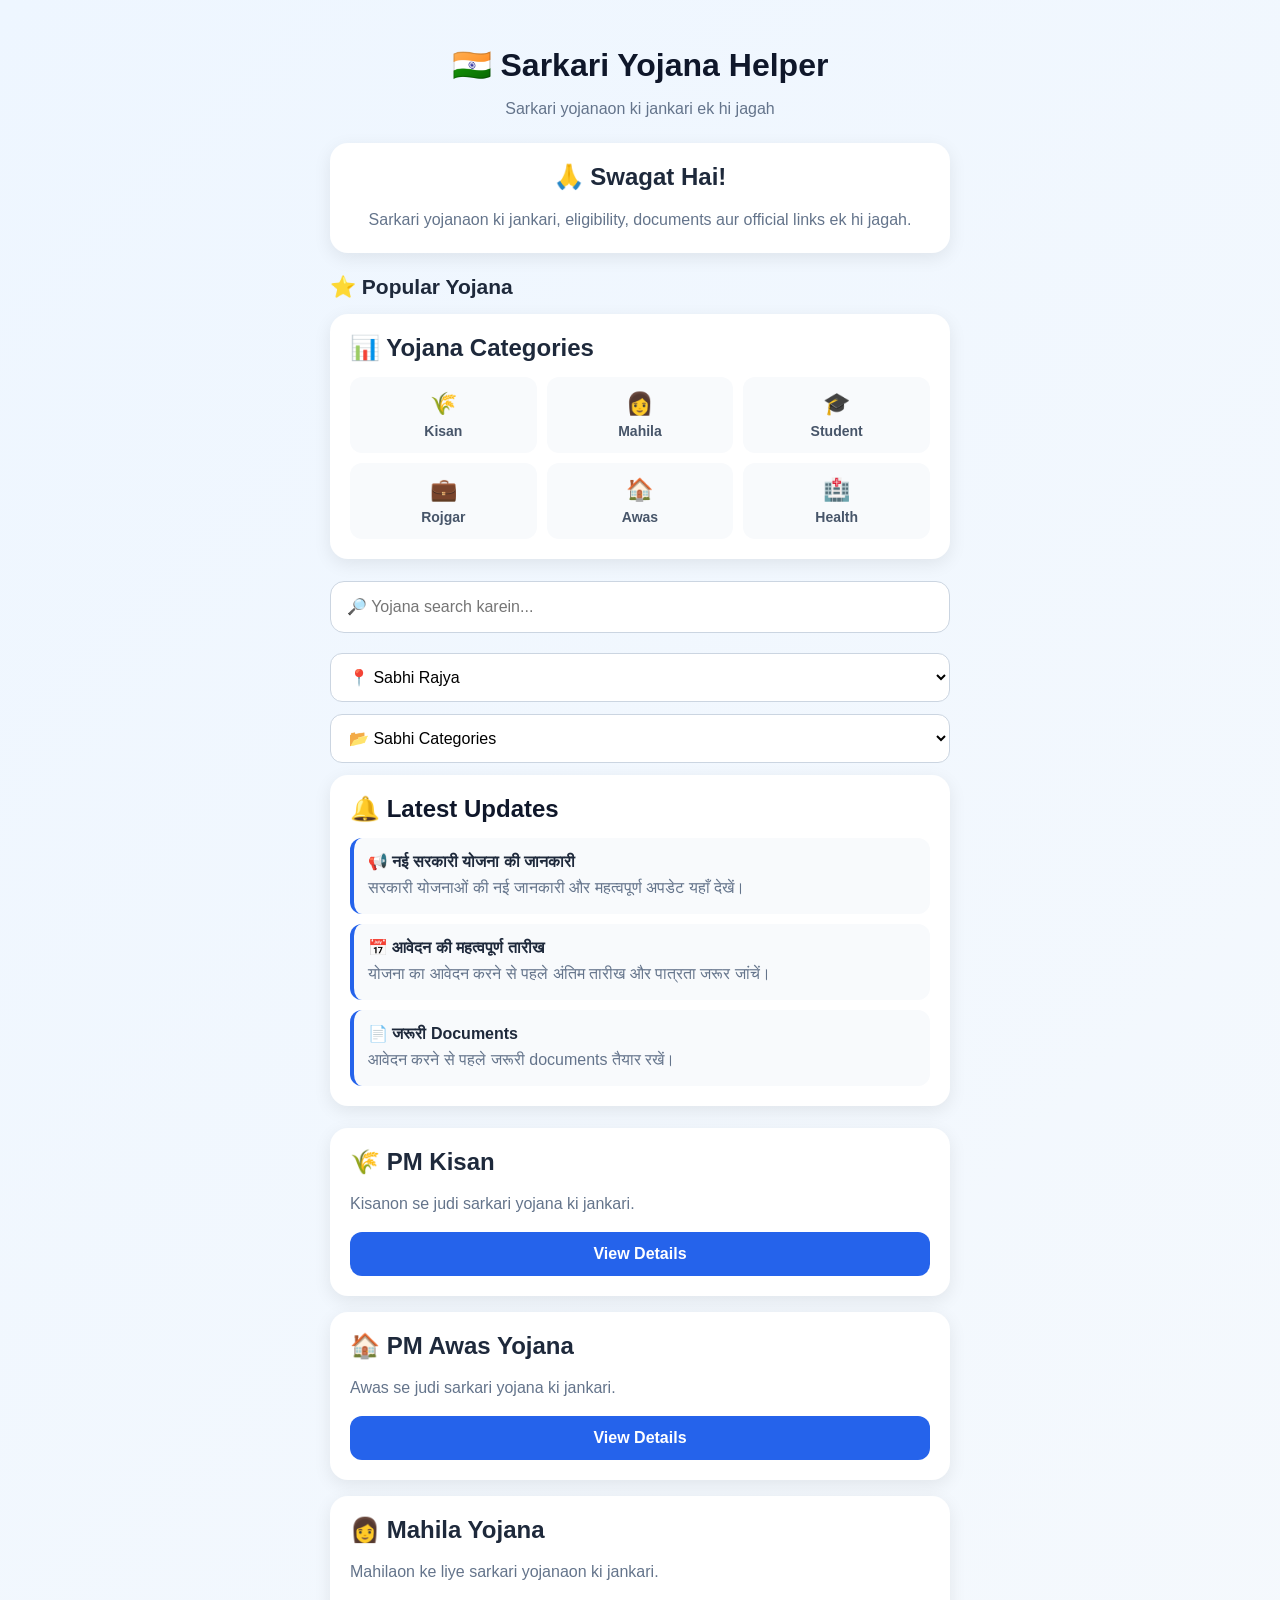
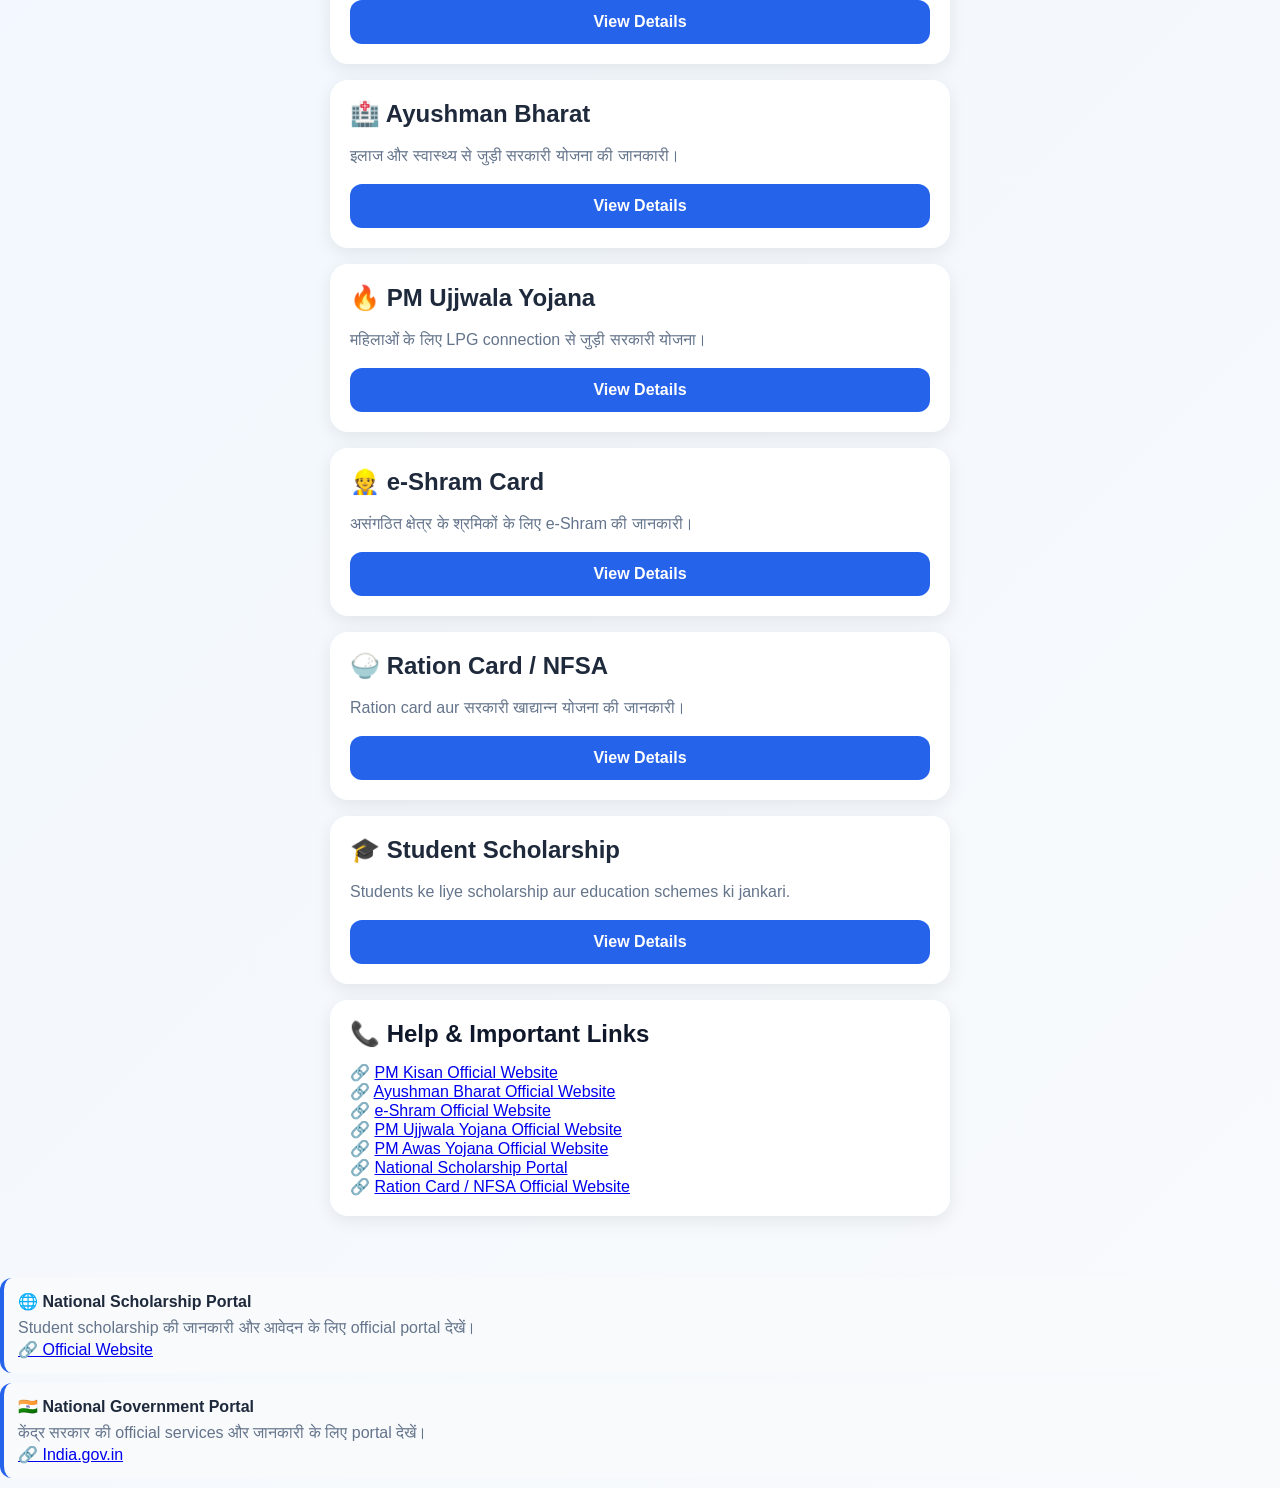
==== index.html @ fa95c3b3 "Refactor eligibility and document sections with divs" ====
<!DOCTYPE html>
<html lang="hi">
<head>
  <meta charset="UTF-8">
  <meta name="viewport" content="width=device-width, initial-scale=1.0">
  <title>Sarkari Yojana Helper</title>
  <link rel="stylesheet" href="style.css">
</head>

<body>

  <div class="container">

    <h1>🇮🇳 Sarkari Yojana Helper</h1>

    <p class="subtitle">
      Sarkari yojanaon ki jankari ek hi jagah
    </p>

    <div class="welcome-box">
      <h2>🙏 Swagat Hai!</h2>
      <p>
        Sarkari yojanaon ki jankari, eligibility,
        documents aur official links ek hi jagah.
      </p>
    </div>

    <h2 class="section-title">⭐ Popular Yojana</h2>
<div class="category-box">

  <h2>📊 Yojana Categories</h2>

 <div class="category-grid">

  <div class="category-item" onclick="selectCategory('kisan')">
    🌾
    <span>Kisan</span>
  </div>

  <div class="category-item" onclick="selectCategory('mahila')">
    👩
    <span>Mahila</span>
  </div>

  <div class="category-item" onclick="selectCategory('student')">
    🎓
    <span>Student</span>
  </div>

  <div class="category-item" onclick="selectCategory('rojgar')">
    💼
    <span>Rojgar</span>
  </div>

  <div class="category-item" onclick="selectCategory('awas')">
    🏠
    <span>Awas</span>
  </div>

  <div class="category-item" onclick="selectCategory('health')">
    🏥
    <span>Health</span>
  </div>

 </div>

</div>
    <input
      type="text"
      id="search"
      placeholder="🔎 Yojana search karein..."
    >

    <select id="stateFilter">
      <option value="">📍 Sabhi Rajya</option>
      <option value="uttar-pradesh">Uttar Pradesh</option>
      <option value="bihar">Bihar</option>
      <option value="jharkhand">Jharkhand</option>
      <option value="rajasthan">Rajasthan</option>
      <option value="delhi">Delhi</option>
    </select>

    <select id="categoryFilter">
      <option value="">📂 Sabhi Categories</option>
      <option value="kisan">🌾 Kisan</option>
      <option value="mahila">👩 Mahila</option>
      <option value="student">🎓 Student</option>
      <option value="rojgar">💼 Rojgar</option>
      <option value="awas">🏠 Awas</option>
      <option value="health">🏥 Health</option>
    </select>

    <div class="updates-box">

      <h2>🔔 Latest Updates</h2>

      <div class="update-item" onclick="showUpdate('new')">
  <strong>📢 नई सरकारी योजना की जानकारी</strong>
  <p>सरकारी योजनाओं की नई जानकारी और महत्वपूर्ण अपडेट यहाँ देखें।</p>
      </div>

      <div class="update-item" onclick="showUpdate('date')">
  <strong>📅 आवेदन की महत्वपूर्ण तारीख</strong>
  <p>योजना का आवेदन करने से पहले अंतिम तारीख और पात्रता जरूर जांचें।</p>
      </div>

      <div class="update-item" onclick="showUpdate('documents')">
  <strong>📄 जरूरी Documents</strong>
  <p>आवेदन करने से पहले जरूरी documents तैयार रखें।</p>
      </div>

    </div>

    <div id="yojanaList">

      <div class="card" data-type="kisan" data-state="uttar-pradesh,bihar,jharkhand,rajasthan,delhi">
        <h2>🌾 PM Kisan</h2>
        <p>Kisanon se judi sarkari yojana ki jankari.</p>
        <button onclick="showDetails('pmkisan')">View Details</button>
      </div>

      <div class="card" data-type="awas" data-state="uttar-pradesh,bihar,jharkhand,rajasthan,delhi">
        <h2>🏠 PM Awas Yojana</h2>
        <p>Awas se judi sarkari yojana ki jankari.</p>
        <button onclick="showDetails('awas')">View Details</button>
      </div>

      <div class="card" data-type="mahila" data-state="uttar-pradesh,bihar,jharkhand,rajasthan,delhi">
        <h2>👩 Mahila Yojana</h2>
        <p>Mahilaon ke liye sarkari yojanaon ki jankari.</p>
        <button onclick="showDetails('mahila')">View Details</button>
      </div>

      <div class="card" data-type="health" data-state="uttar-pradesh,bihar,jharkhand,rajasthan,delhi">
        <h2>🏥 Ayushman Bharat</h2>
        <p>इलाज और स्वास्थ्य से जुड़ी सरकारी योजना की जानकारी।</p>
        <button onclick="showDetails('ayushman')">View Details</button>
      </div>

      <div class="card" data-type="mahila" data-state="uttar-pradesh,bihar,jharkhand,rajasthan,delhi">
        <h2>🔥 PM Ujjwala Yojana</h2>
        <p>महिलाओं के लिए LPG connection से जुड़ी सरकारी योजना।</p>
        <button onclick="showDetails('ujjwala')">View Details</button>
      </div>

      <div class="card" data-type="rojgar" data-state="uttar-pradesh,bihar,jharkhand,rajasthan,delhi">
        <h2>👷 e-Shram Card</h2>
        <p>असंगठित क्षेत्र के श्रमिकों के लिए e-Shram की जानकारी।</p>
        <button onclick="showDetails('eshram')">View Details</button>
      </div>

      <div class="card" data-type="rojgar" data-state="uttar-pradesh,bihar,jharkhand,rajasthan,delhi">
        <h2>🍚 Ration Card / NFSA</h2>
        <p>Ration card aur सरकारी खाद्यान्न योजना की जानकारी।</p>
        <button onclick="showDetails('ration')">View Details</button>
      </div>

      <div class="card" data-type="student" data-state="uttar-pradesh,bihar,jharkhand,rajasthan,delhi">
        <h2>🎓 Student Scholarship</h2>
        <p>Students ke liye scholarship aur education schemes ki jankari.</p>
        <button onclick="showDetails('scholarship')">View Details</button>
      </div>

    </div>

    <div class="updates-box">
     
  <h2>📞 Help & Important Links</h2>

<div class="help-link">
  🔗 <a href="https://pmkisan.gov.in/" target="_blank" rel="noopener noreferrer">
    PM Kisan Official Website
  </a>
</div>

<div class="help-link">
  🔗 <a href="https://pmjay.gov.in/" target="_blank" rel="noopener noreferrer">
    Ayushman Bharat Official Website
  </a>
</div>

<div class="help-link">
  🔗 <a href="https://eshram.gov.in/" target="_blank" rel="noopener noreferrer">
    e-Shram Official Website
  </a>
</div>
<div class="help-link">
  🔗 <a href="https://www.pmuy.gov.in/" target="_blank" rel="noopener noreferrer">
    PM Ujjwala Yojana Official Website
  </a>
</div>
<div class="help-link">
  🔗 <a href="https://pmaymis.gov.in/" target="_blank" rel="noopener noreferrer">
    PM Awas Yojana Official Website
  </a>
</div>
     <div class="help-link">
  🔗 <a href="https://scholarships.gov.in/" target="_blank" rel="noopener noreferrer">
    National Scholarship Portal
  </a>
     </div>
     <div class="help-link">
  🔗 <a href="https://nfsa.gov.in/" target="_blank" rel="noopener noreferrer">
    Ration Card / NFSA Official Website
  </a>
     </div>
  </div>
</div>
      <div class="update-item">
        <strong>🌐 National Scholarship Portal</strong>
        <p>Student scholarship की जानकारी और आवेदन के लिए official portal देखें।</p>
        <a href="https://scholarships.gov.in/" target="_blank">
          🔗 Official Website
        </a>
      </div>

      <div class="update-item">
        <strong>🇮🇳 National Government Portal</strong>
        <p>केंद्र सरकार की official services और जानकारी के लिए portal देखें।</p>
        <a href="https://www.india.gov.in/" target="_blank">
          🔗 India.gov.in
        </a>
      </div>

    </div>

    <div id="details" class="details" style="display:none;">

      <button onclick="closeDetails()">⬅️ Back</button>

      <h2 id="detailsTitle"></h2>

      <p id="detailsText"></p>

      <h3>Eligibility</h3>
<div class="details-box">
  <p id="eligibility"></p>
</div>

<h3>📄 Required Documents</h3>
<div class="details-box">
  <p id="documents"></p>
</div>

<h3>📝 How to Apply</h3>
<div class="details-box">
  <p id="apply"></p>
</div>

    </div>

  </div>

  <script src="app.js"></script>

</body>
</html>
---- style.css ----
* {
  box-sizing: border-box;
}

body {
  margin: 0;
  font-family: Arial, sans-serif;
  background: linear-gradient(135deg, #eef6ff, #f8fafc);
  color: #1e293b;
}

.container {
  width: 100%;
  max-width: 650px;
  margin: auto;
  padding: 25px 15px 40px;
}

h1 {
  text-align: center;
  margin-bottom: 8px;
  color: #0f172a;
}

.subtitle {
  text-align: center;
  color: #64748b;
  margin-bottom: 25px;
}

#search {
  width: 100%;
  padding: 16px;
  border: 1px solid #cbd5e1;
  border-radius: 14px;
  font-size: 16px;
  outline: none;
  margin-bottom: 20px;
  background: white;
}

#search:focus {
  border-color: #2563eb;
}

.card {
  background: white;
  padding: 20px;
  margin-bottom: 16px;
  border-radius: 18px;
  box-shadow: 0 5px 18px rgba(0, 0, 0, 0.08);
}

.card h2 {
  margin-top: 0;
  margin-bottom: 10px;
}

.card p {
  color: #64748b;
  line-height: 1.5;
}

.card button,
.details button {
  width: 100%;
  padding: 13px;
  border: none;
  border-radius: 12px;
  background: #2563eb;
  color: white;
  font-size: 16px;
  cursor: pointer;
  font-weight: bold;
}

.card button:hover,
.details button:hover {
  background: #1d4ed8;
}

.details {
  background: white;
  padding: 22px;
  border-radius: 18px;
  box-shadow: 0 5px 18px rgba(0, 0, 0, 0.08);
}

.details h2 {
  margin-top: 22px;
}

.details h3 {
  margin-top: 22px;
  color: #2563eb;
}

.details p {
  line-height: 1.6;
  color: #475569;
}

@media (max-width: 480px) {
  .container {
    padding: 20px 12px 30px;
  }

  h1 {
    font-size: 25px;
  }
}
#stateFilter,
#categoryFilter {
  width: 100%;
  padding: 14px;
  margin-bottom: 12px;
  border: 1px solid #cbd5e1;
  border-radius: 12px;
  background: white;
  font-size: 16px;
  outline: none;
}

#stateFilter:focus,
#categoryFilter:focus {
  border-color: #2563eb;
}
.welcome-box {
  background: white;
  padding: 20px;
  margin-bottom: 22px;
  border-radius: 18px;
  box-shadow: 0 5px 18px rgba(0, 0, 0, 0.08);
  text-align: center;
}

.welcome-box h2 {
  margin-top: 0;
  margin-bottom: 8px;
}

.welcome-box p {
  margin-bottom: 0;
  color: #64748b;
  line-height: 1.6;
}

.section-title {
  margin: 20px 0 15px;
  font-size: 21px;
}
.updates-box {
  background: white;
  padding: 20px;
  margin-bottom: 22px;
  border-radius: 18px;
  box-shadow: 0 5px 18px rgba(0, 0, 0, 0.08);
}

.updates-box h2 {
  margin-top: 0;
  margin-bottom: 15px;
  color: #0f172a;
}

.update-item {
  background: #f8fafc;
  padding: 14px;
  margin-bottom: 10px;
  border-radius: 12px;
  border-left: 4px solid #2563eb;
}

.update-item:last-child {
  margin-bottom: 0;
}

.update-item strong {
  display: block;
  margin-bottom: 5px;
}

.update-item p {
  margin: 0;
  color: #64748b;
  line-height: 1.5;
}
.details h3 {
  background: #f1f5f9;
  padding: 10px 12px;
  border-radius: 10px;
  margin-top: 20px;
}

.details a {
  color: #2563eb;
  text-decoration: none;
}

.details a:hover {
  text-decoration: underline;
}
.category-box {
  background: white;
  padding: 20px;
  margin-bottom: 22px;
  border-radius: 18px;
  box-shadow: 0 5px 18px rgba(0, 0, 0, 0.08);
}

.category-box h2 {
  margin-top: 0;
  margin-bottom: 15px;
}

.category-grid {
  display: grid;
  grid-template-columns: repeat(3, 1fr);
  gap: 10px;
}

.category-item {
  background: #f8fafc;
  padding: 14px 8px;
  border-radius: 12px;
  text-align: center;
  font-size: 22px;
  font-weight: bold;
}

.category-item span {
  display: block;
  margin-top: 6px;
  font-size: 14px;
  color: #475569;
}

@media (max-width: 480px) {
  .category-grid {
    grid-template-columns: repeat(2, 1fr);
  }
}
.details-box {
  background: #f8fafc;
  padding: 15px;
  margin-top: 12px;
  border-radius: 12px;
  border-left: 4px solid #2563eb;
}

.details-box strong {
  display: block;
  margin-bottom: 6px;
  font-size: 16px;
}

.details-box p {
  margin: 0;
  color: #475569;
  line-height: 1.5;
}
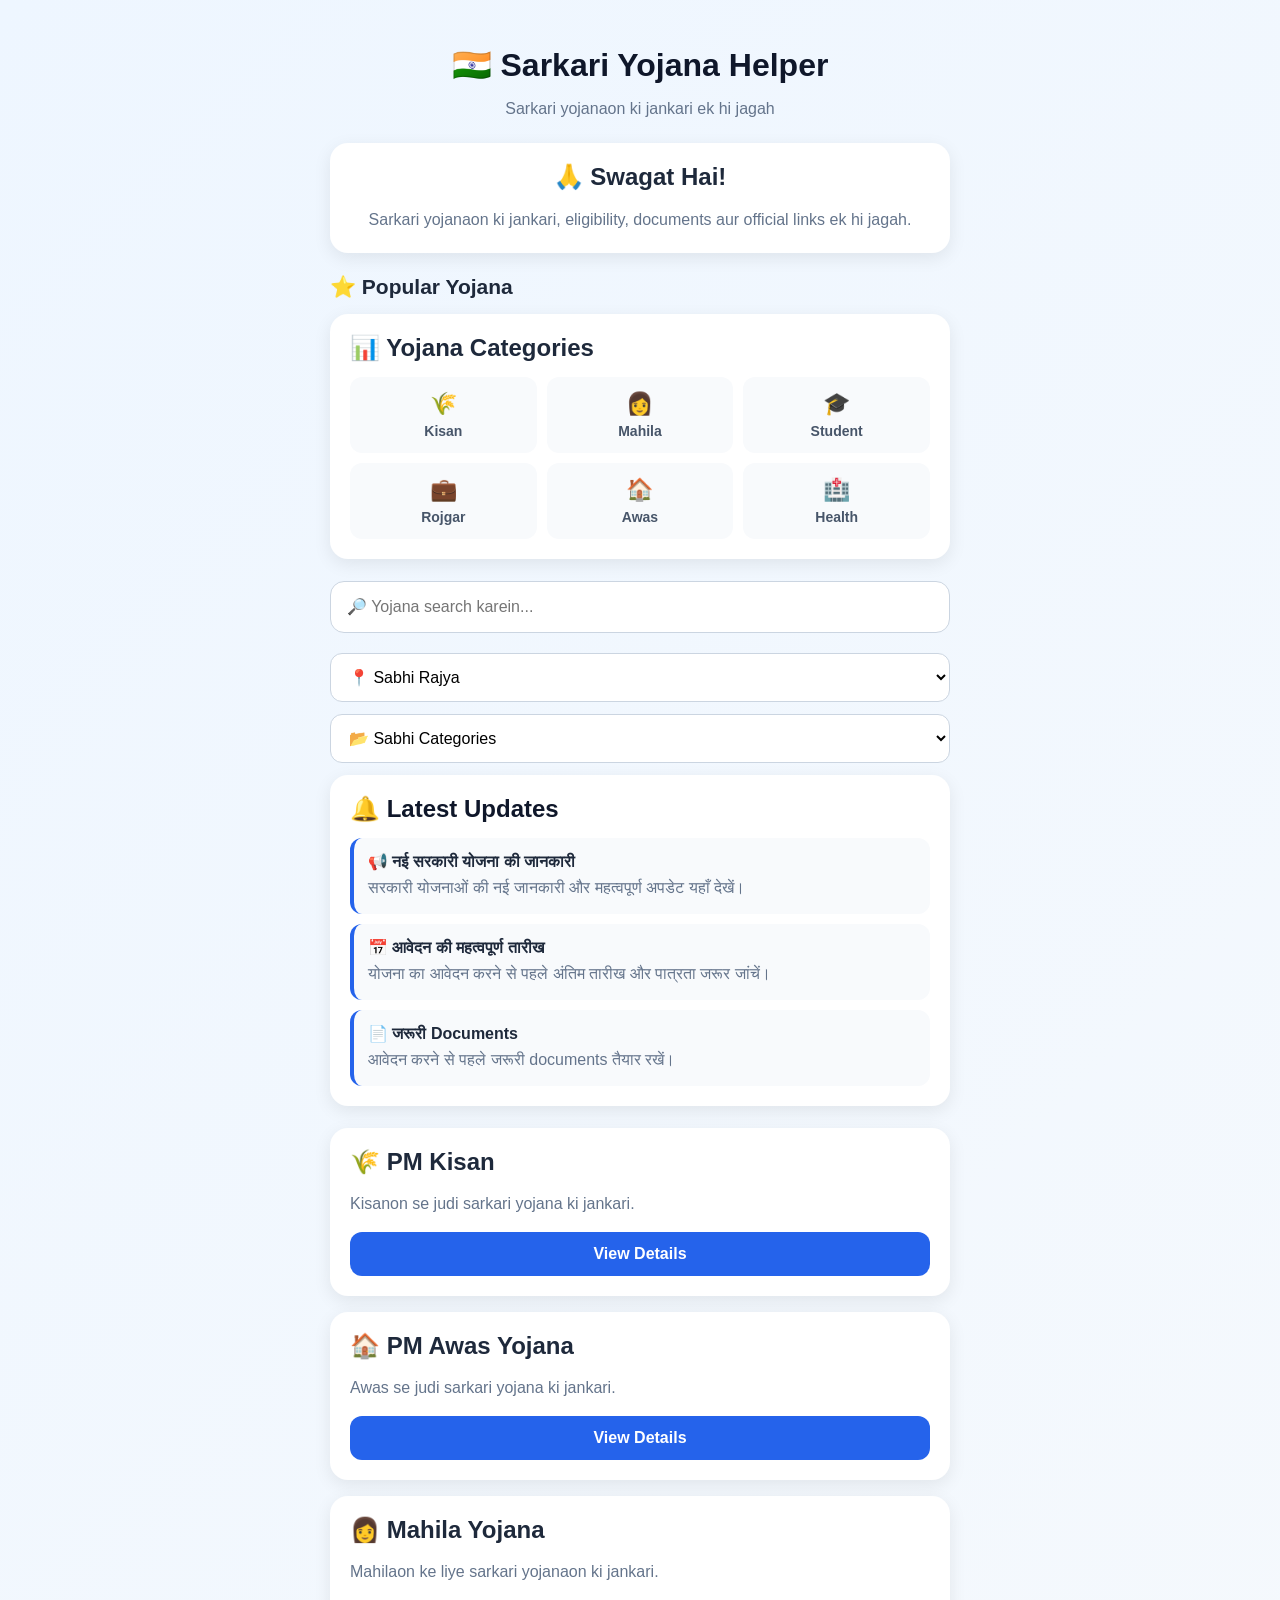
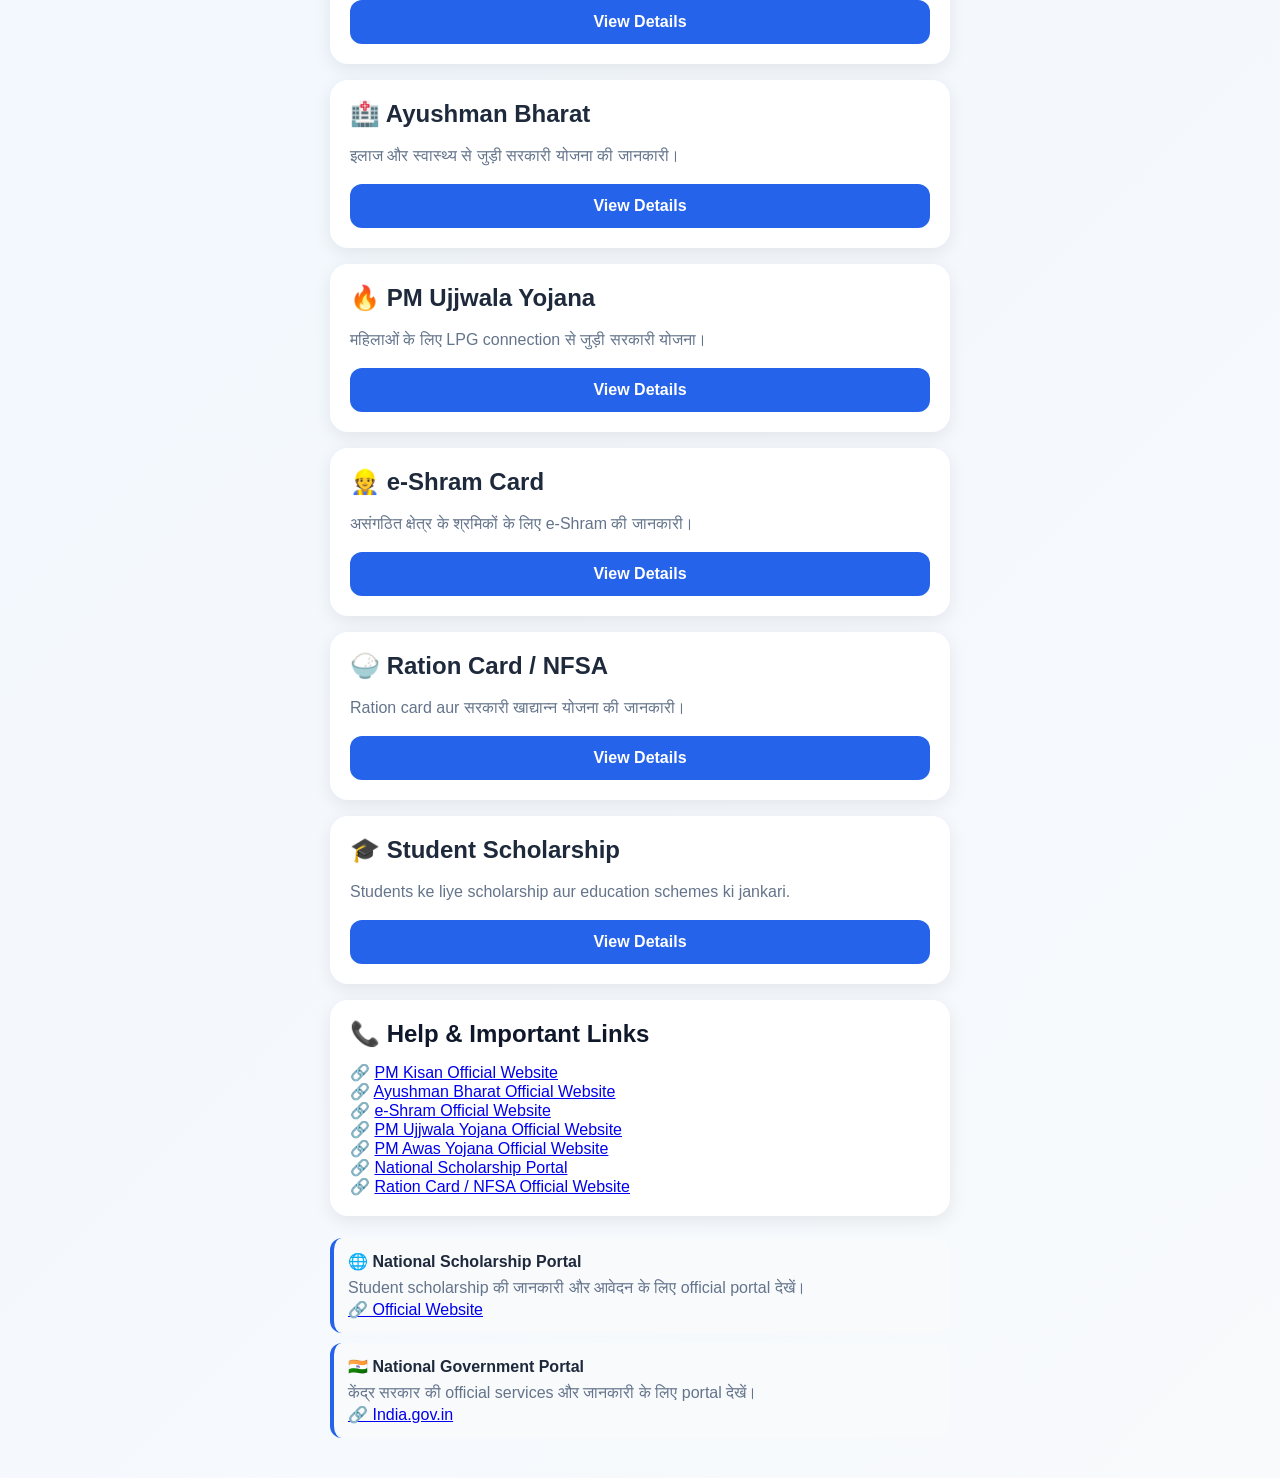
==== commit 2eed970f: "Fix HTML indentation in index.html" ====
--- a/index.html
+++ b/index.html
@@ -204,7 +204,6 @@
     Ration Card / NFSA Official Website
   </a>
      </div>
-  </div>
 </div>
       <div class="update-item">
         <strong>🌐 National Scholarship Portal</strong>
@@ -230,7 +229,10 @@
 
       <h2 id="detailsTitle"></h2>
 
-      <p id="detailsText"></p>
+<div class="details-box">
+  <strong>💰 योजना का लाभ</strong>
+  <p id="detailsText"></p>
+</div>
 
       <h3>Eligibility</h3>
 <div class="details-box">
--- a/style.css
+++ b/style.css
@@ -247,7 +247,15 @@
   border-radius: 12px;
   border-left: 4px solid #2563eb;
 }
-
+.details-box strong {
+  color: #0f172a;
+  font-size: 17px;
+}
+
+.details-box p {
+  margin: 0;
+  line-height: 1.6;
+}
 .details-box strong {
   display: block;
   margin-bottom: 6px;
@@ -259,3 +267,18 @@
   color: #475569;
   line-height: 1.5;
 }
+.apply-btn {
+  display: inline-block;
+  margin-top: 15px;
+  padding: 12px 20px;
+  background: #16a34a;
+  color: white !important;
+  text-decoration: none !important;
+  border-radius: 10px;
+  font-weight: bold;
+  text-align: center;
+}
+
+.apply-btn:hover {
+  background: #15803d;
+}
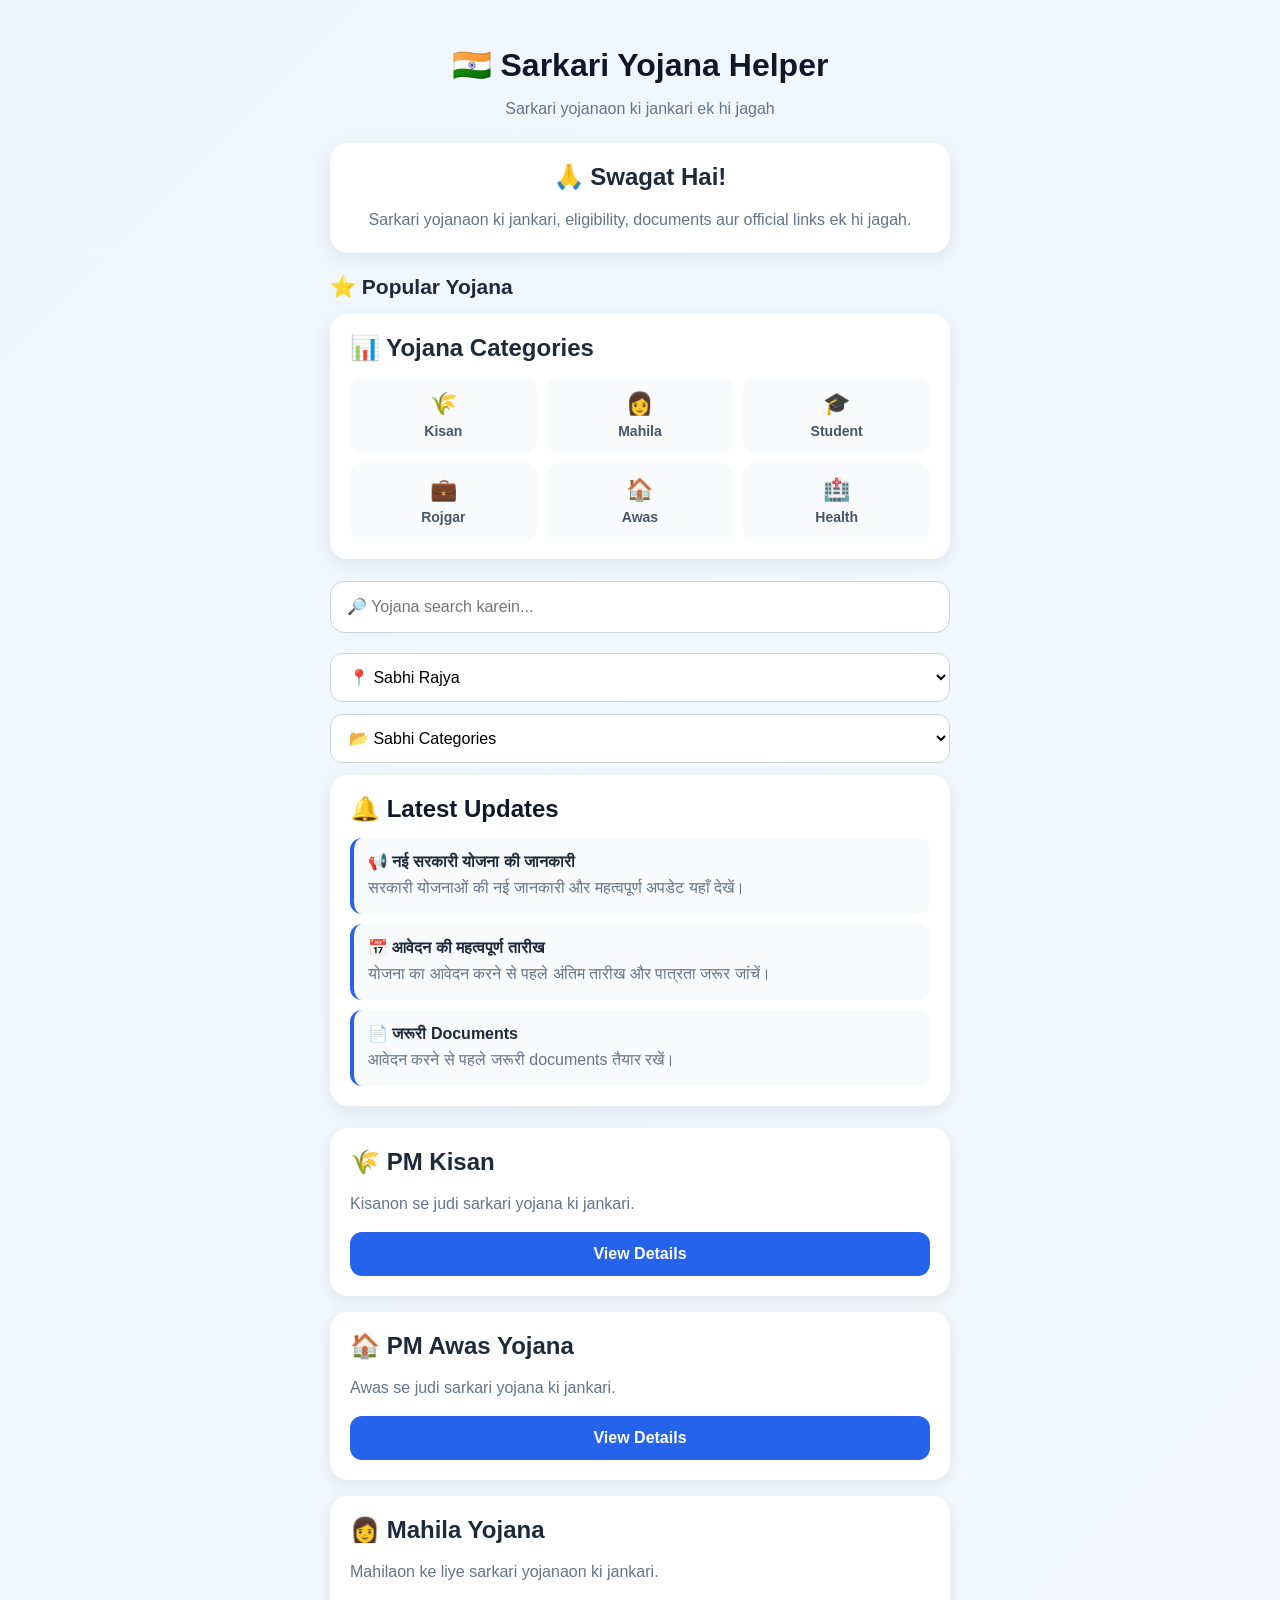
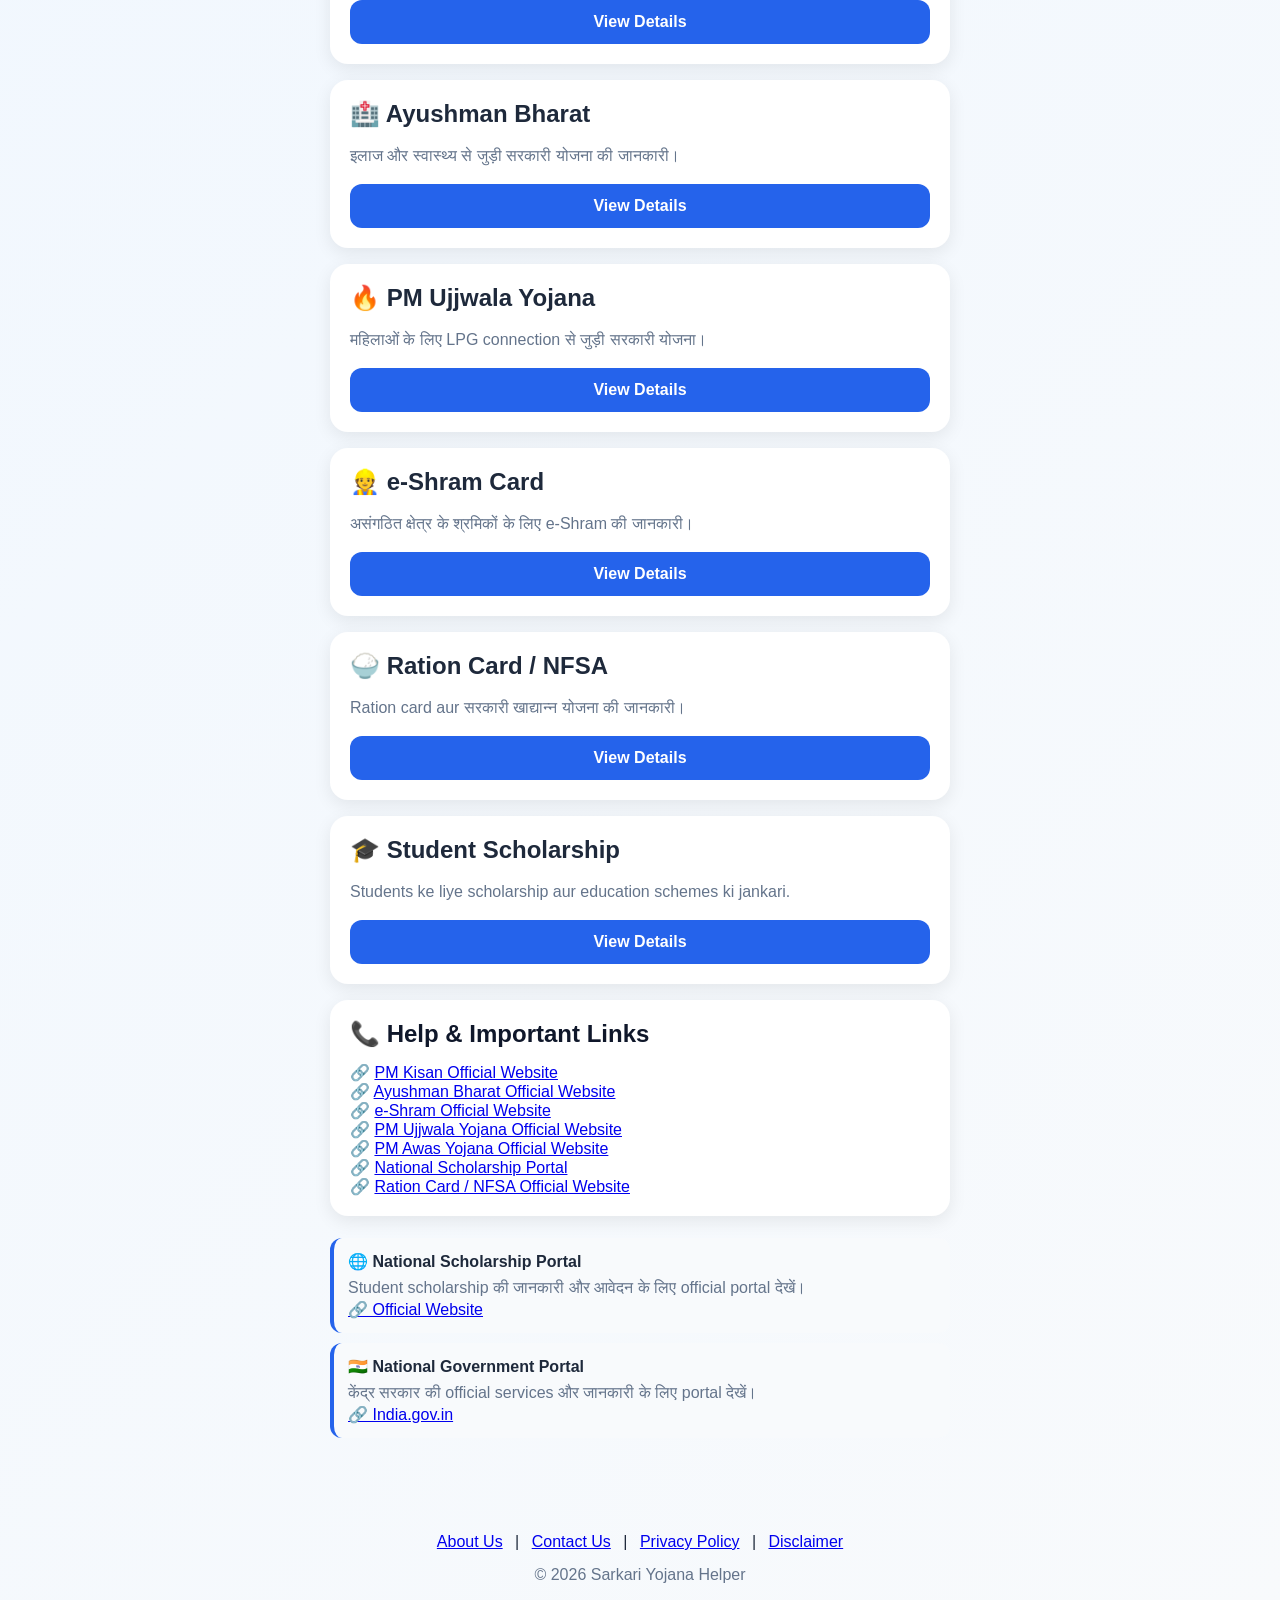
==== commit f5177dde: "Add footer with navigation links and copyright notice" ====
--- a/index.html
+++ b/index.html
@@ -245,8 +245,13 @@
 </div>
 
 <h3>📝 How to Apply</h3>
+
 <div class="details-box">
   <p id="apply"></p>
+
+  <button onclick="addWhatsAppShare()" class="apply-btn">
+    🟢 WhatsApp पर Share
+  </button>
 </div>
 
     </div>
@@ -254,6 +259,18 @@
   </div>
 
   <script src="app.js"></script>
-
+<footer style="text-align:center; padding:25px 10px; margin-top:30px;">
+  <a href="about.html" style="margin:8px;">About Us</a>
+  |
+  <a href="contact.html" style="margin:8px;">Contact Us</a>
+  |
+  <a href="privacy.html" style="margin:8px;">Privacy Policy</a>
+  |
+  <a href="disclaimer.html" style="margin:8px;">Disclaimer</a>
+
+  <p style="color:#64748b; margin-top:15px;">
+    © 2026 Sarkari Yojana Helper
+  </p>
+</footer>
 </body>
 </html>
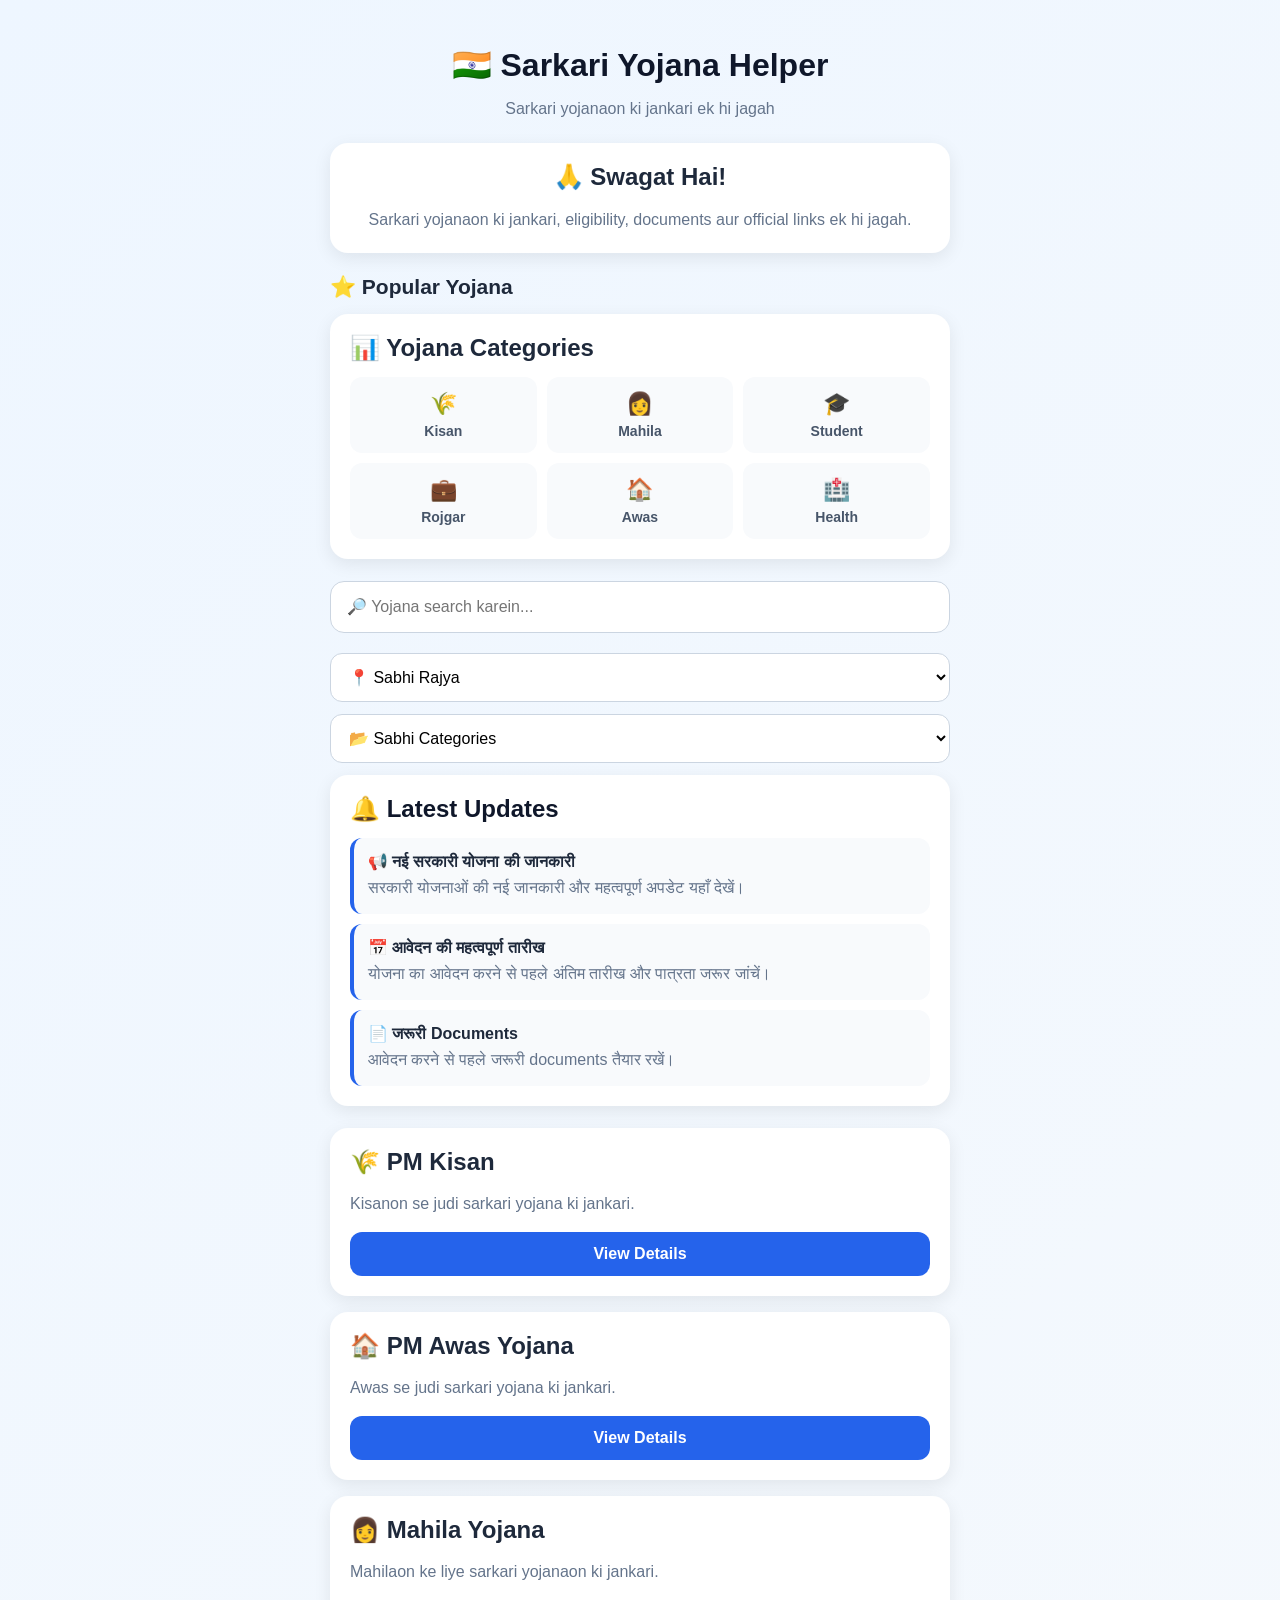
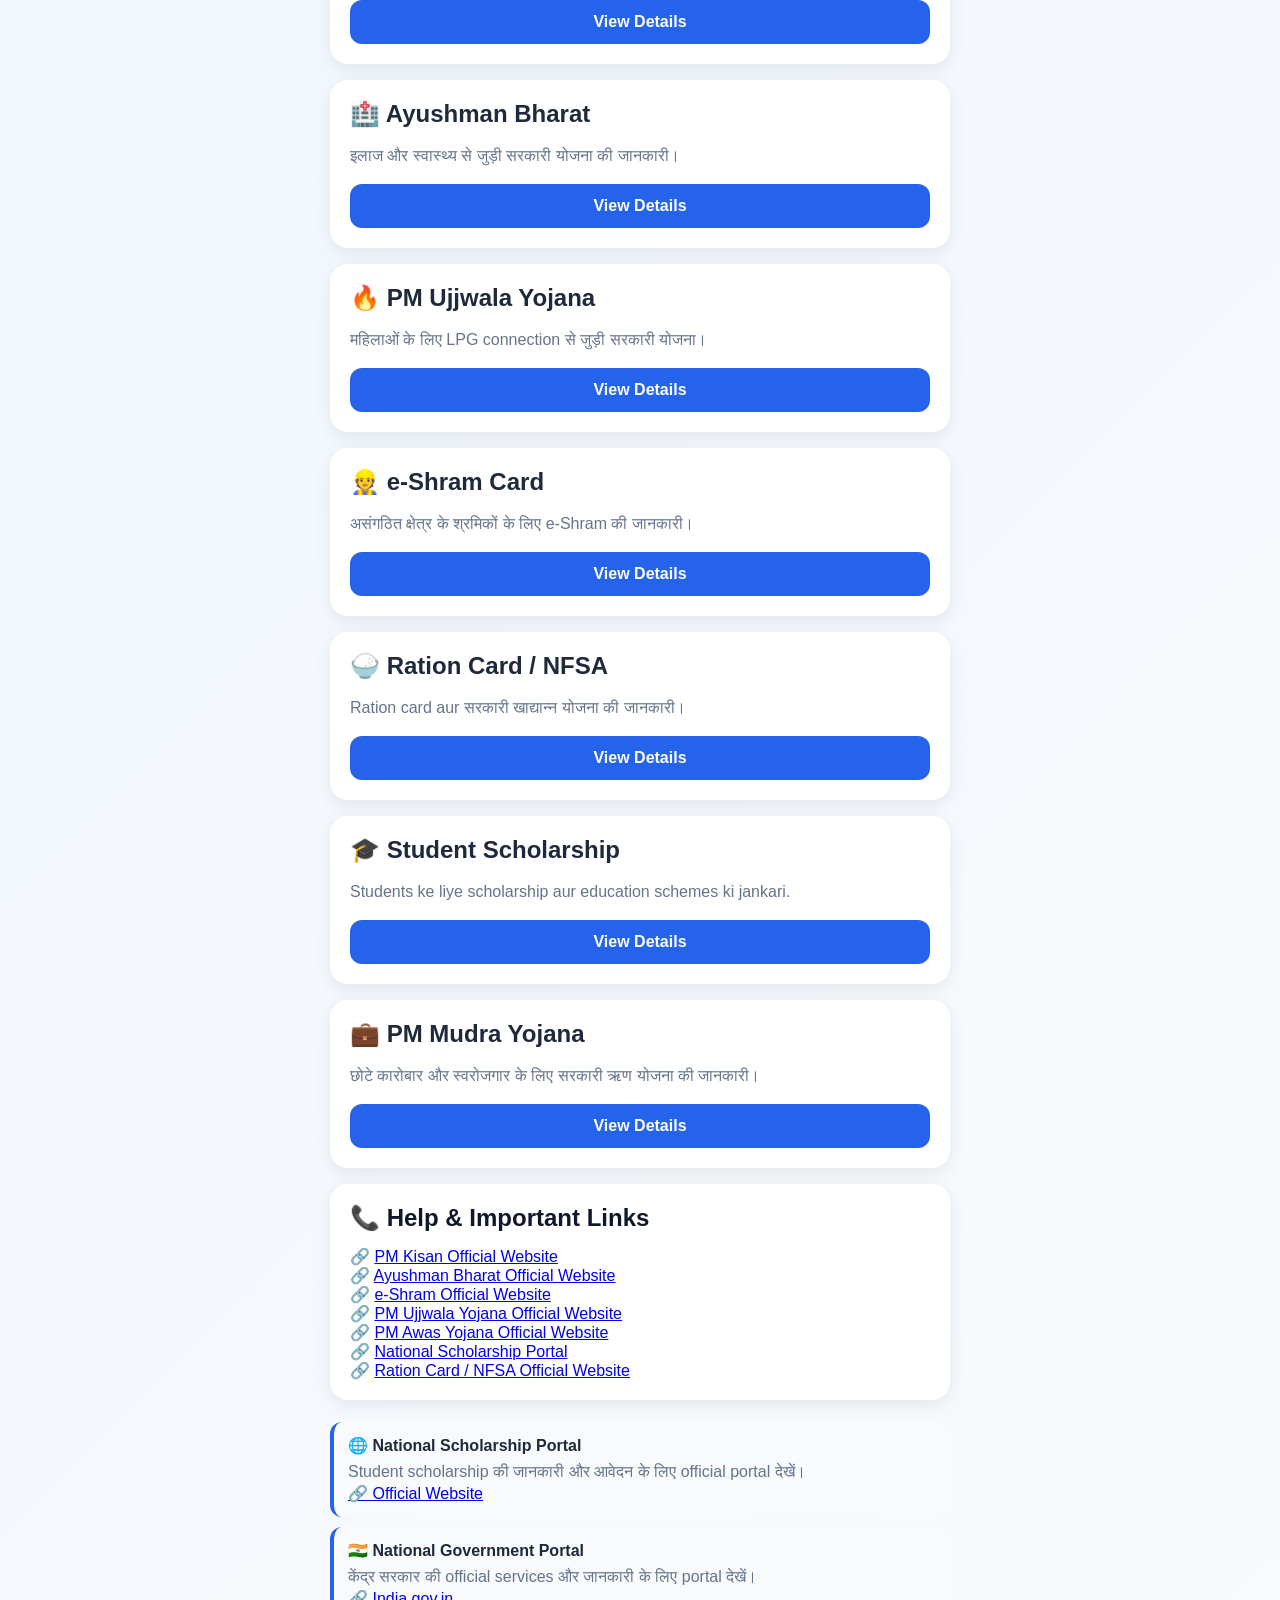
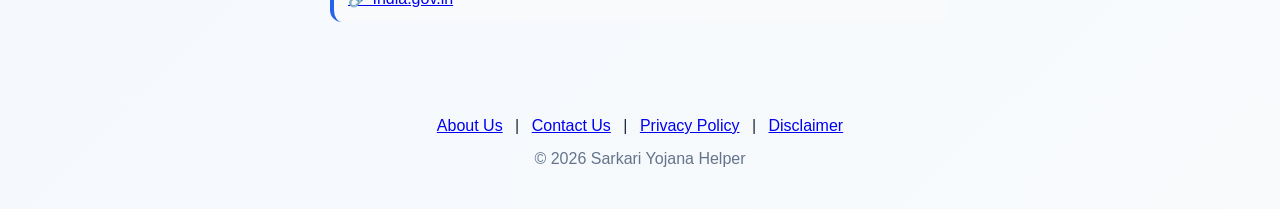
==== commit 0f135272: "Add PM Mudra Yojana card to index.html" ====
--- a/index.html
+++ b/index.html
@@ -160,7 +160,11 @@
         <p>Students ke liye scholarship aur education schemes ki jankari.</p>
         <button onclick="showDetails('scholarship')">View Details</button>
       </div>
-
+<div class="card" data-type="rojgar" data-state="uttar-pradesh,bihar,jharkhand,rajasthan,delhi">
+  <h2>💼 PM Mudra Yojana</h2>
+  <p>छोटे कारोबार और स्वरोजगार के लिए सरकारी ऋण योजना की जानकारी।</p>
+  <button onclick="showDetails('mudra')">View Details</button>
+</div>
     </div>
 
     <div class="updates-box">
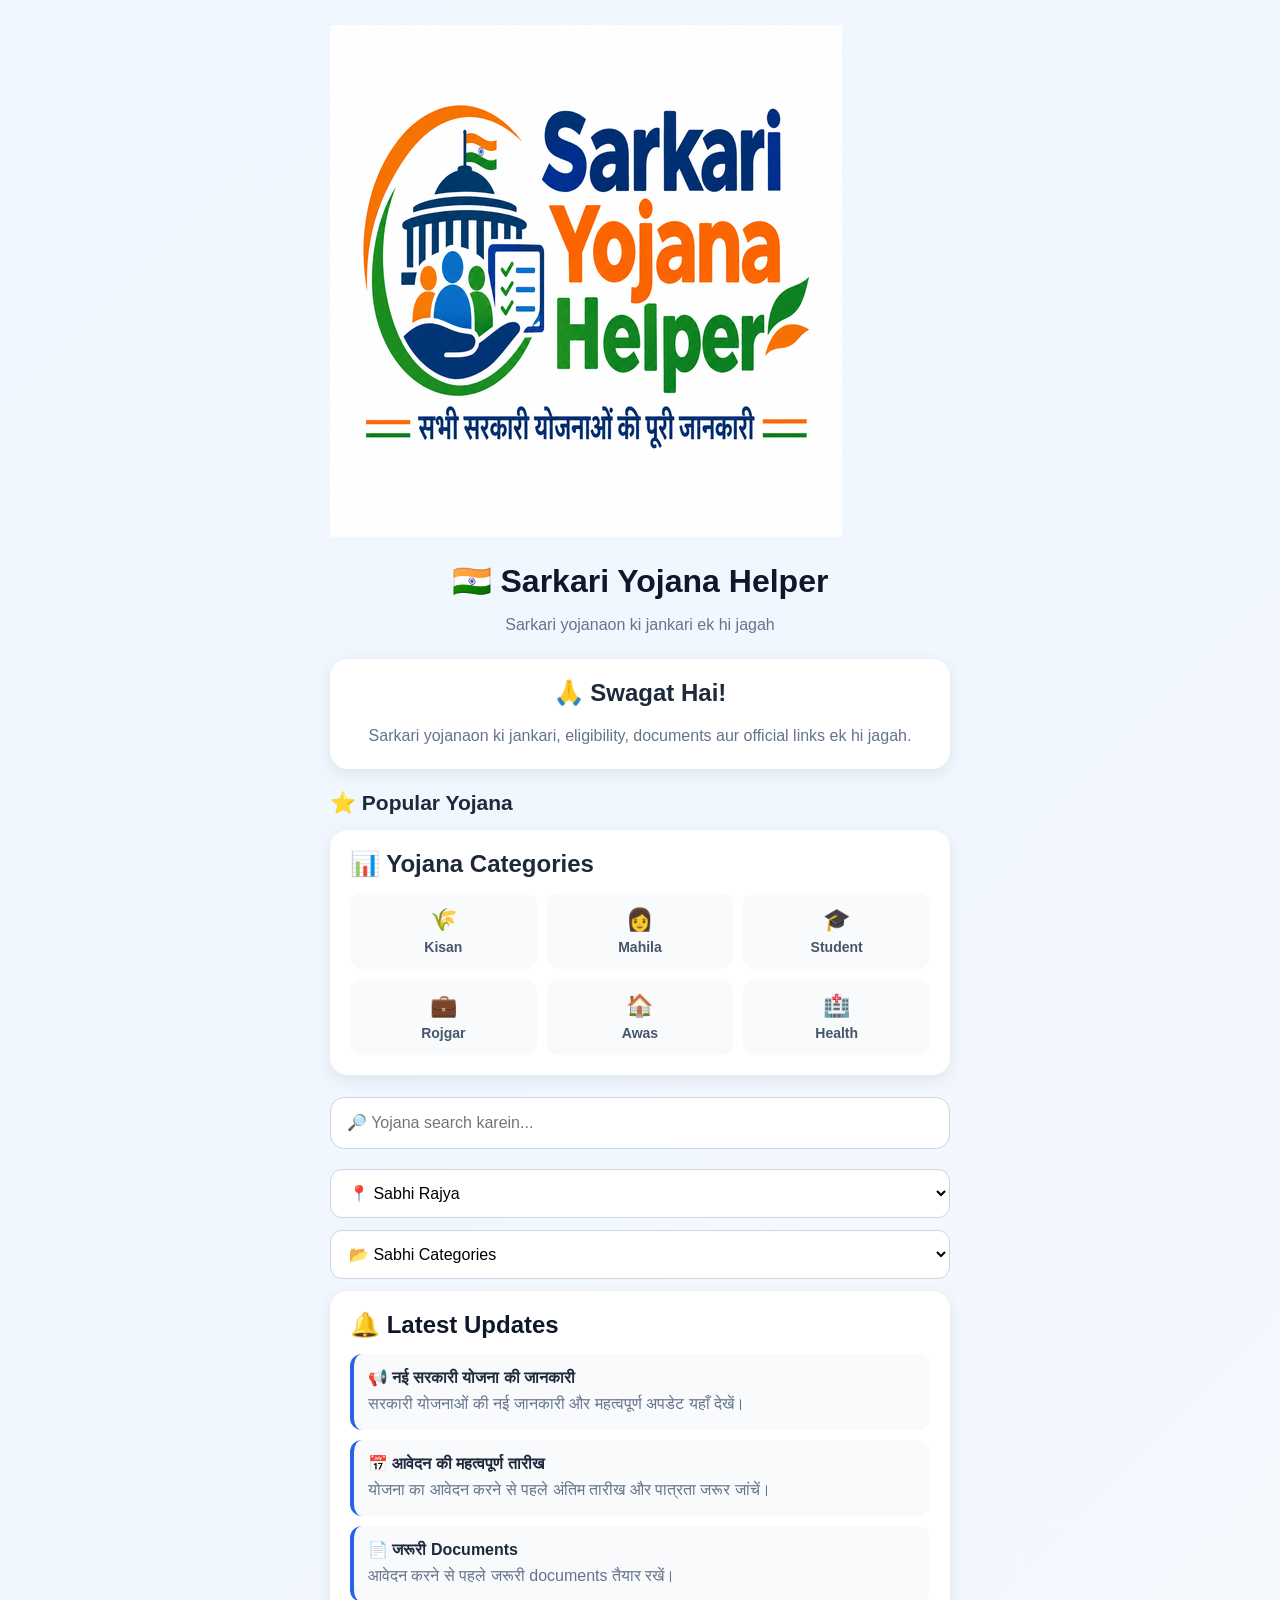
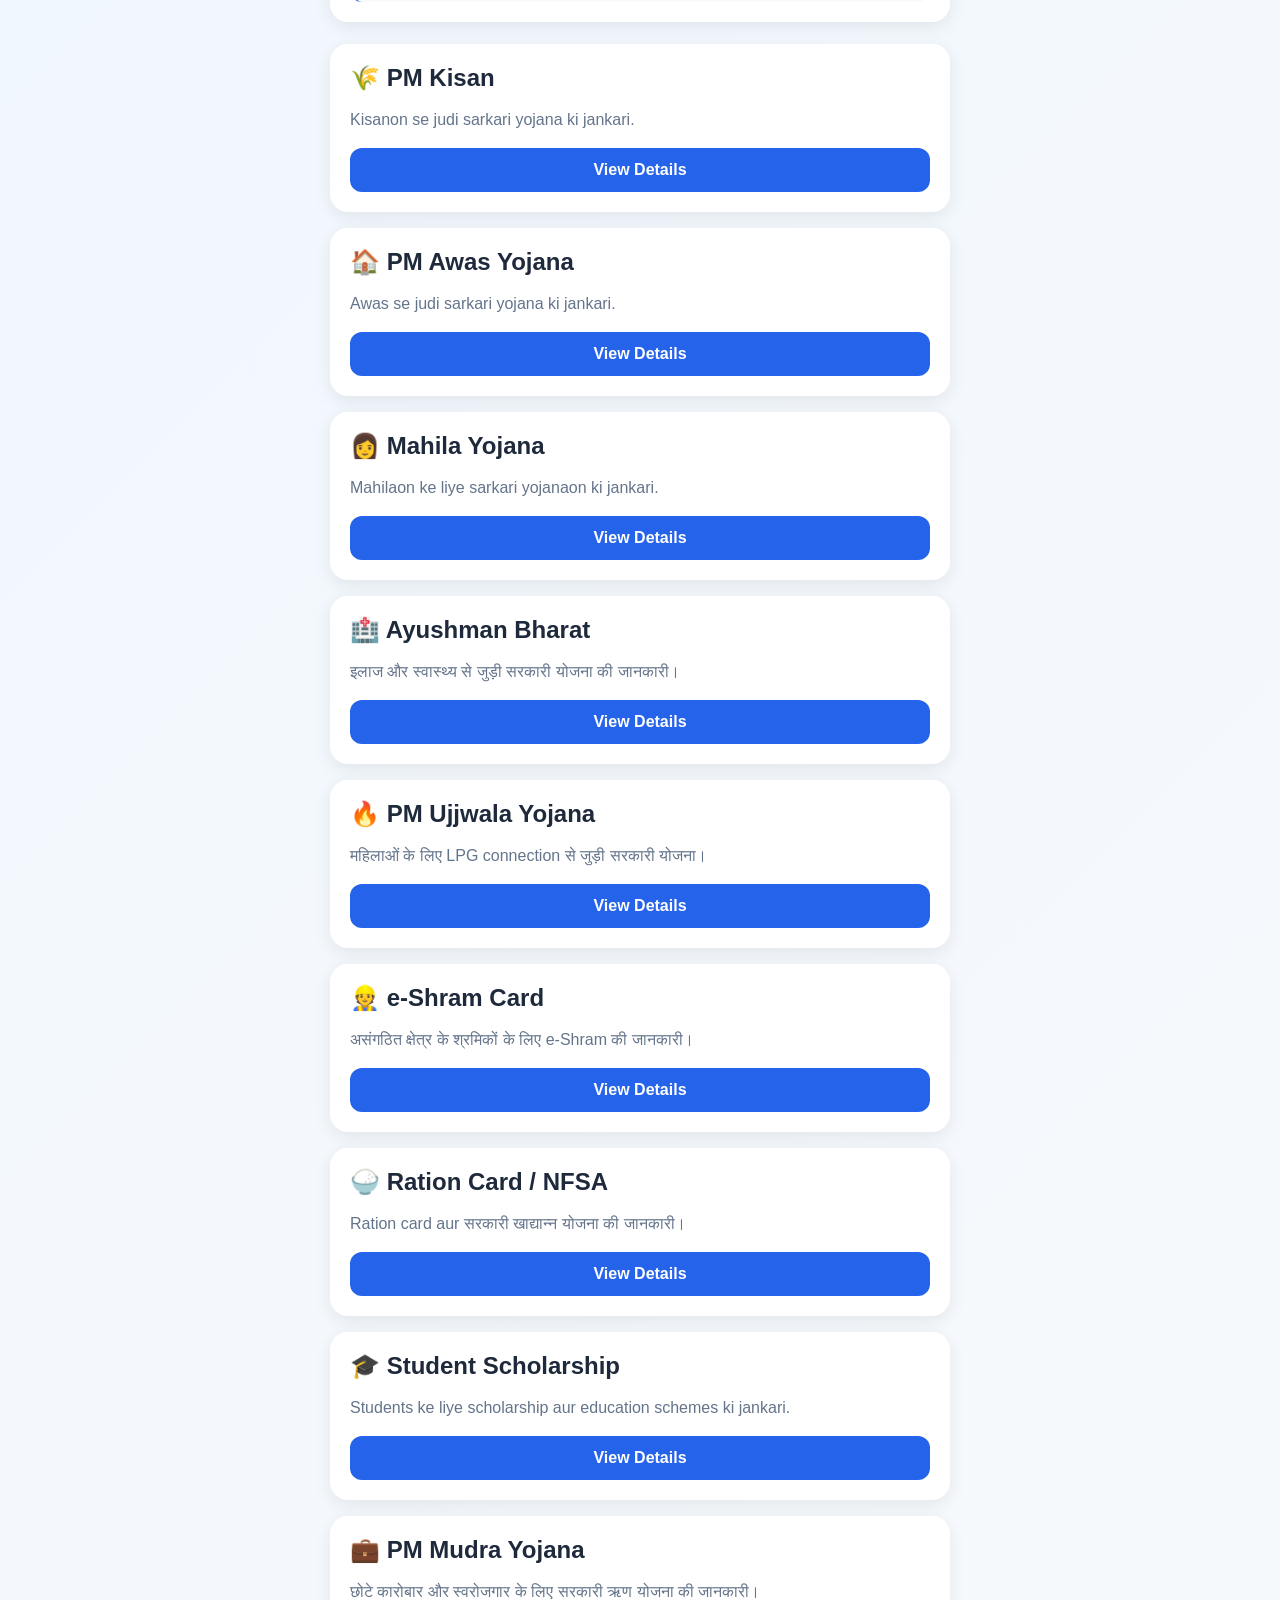
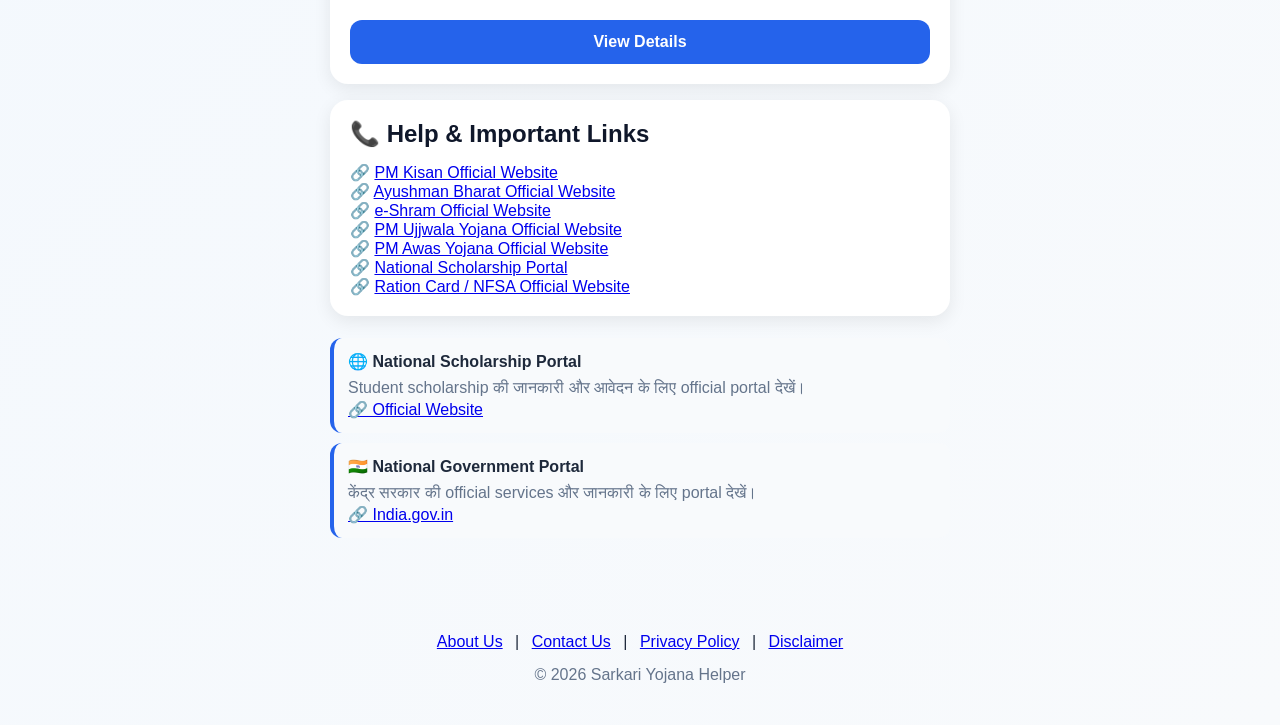
==== commit da00d926: "Add logo above the main heading in index.html" ====
--- a/index.html
+++ b/index.html
@@ -11,7 +11,11 @@
 
   <div class="container">
 
-    <h1>🇮🇳 Sarkari Yojana Helper</h1>
+    <div class="site-logo">
+  <img src="logo.png" alt="Sarkari Yojana Helper Logo">
+</div>
+
+<h1>🇮🇳 Sarkari Yojana Helper</h1>
 
     <p class="subtitle">
       Sarkari yojanaon ki jankari ek hi jagah
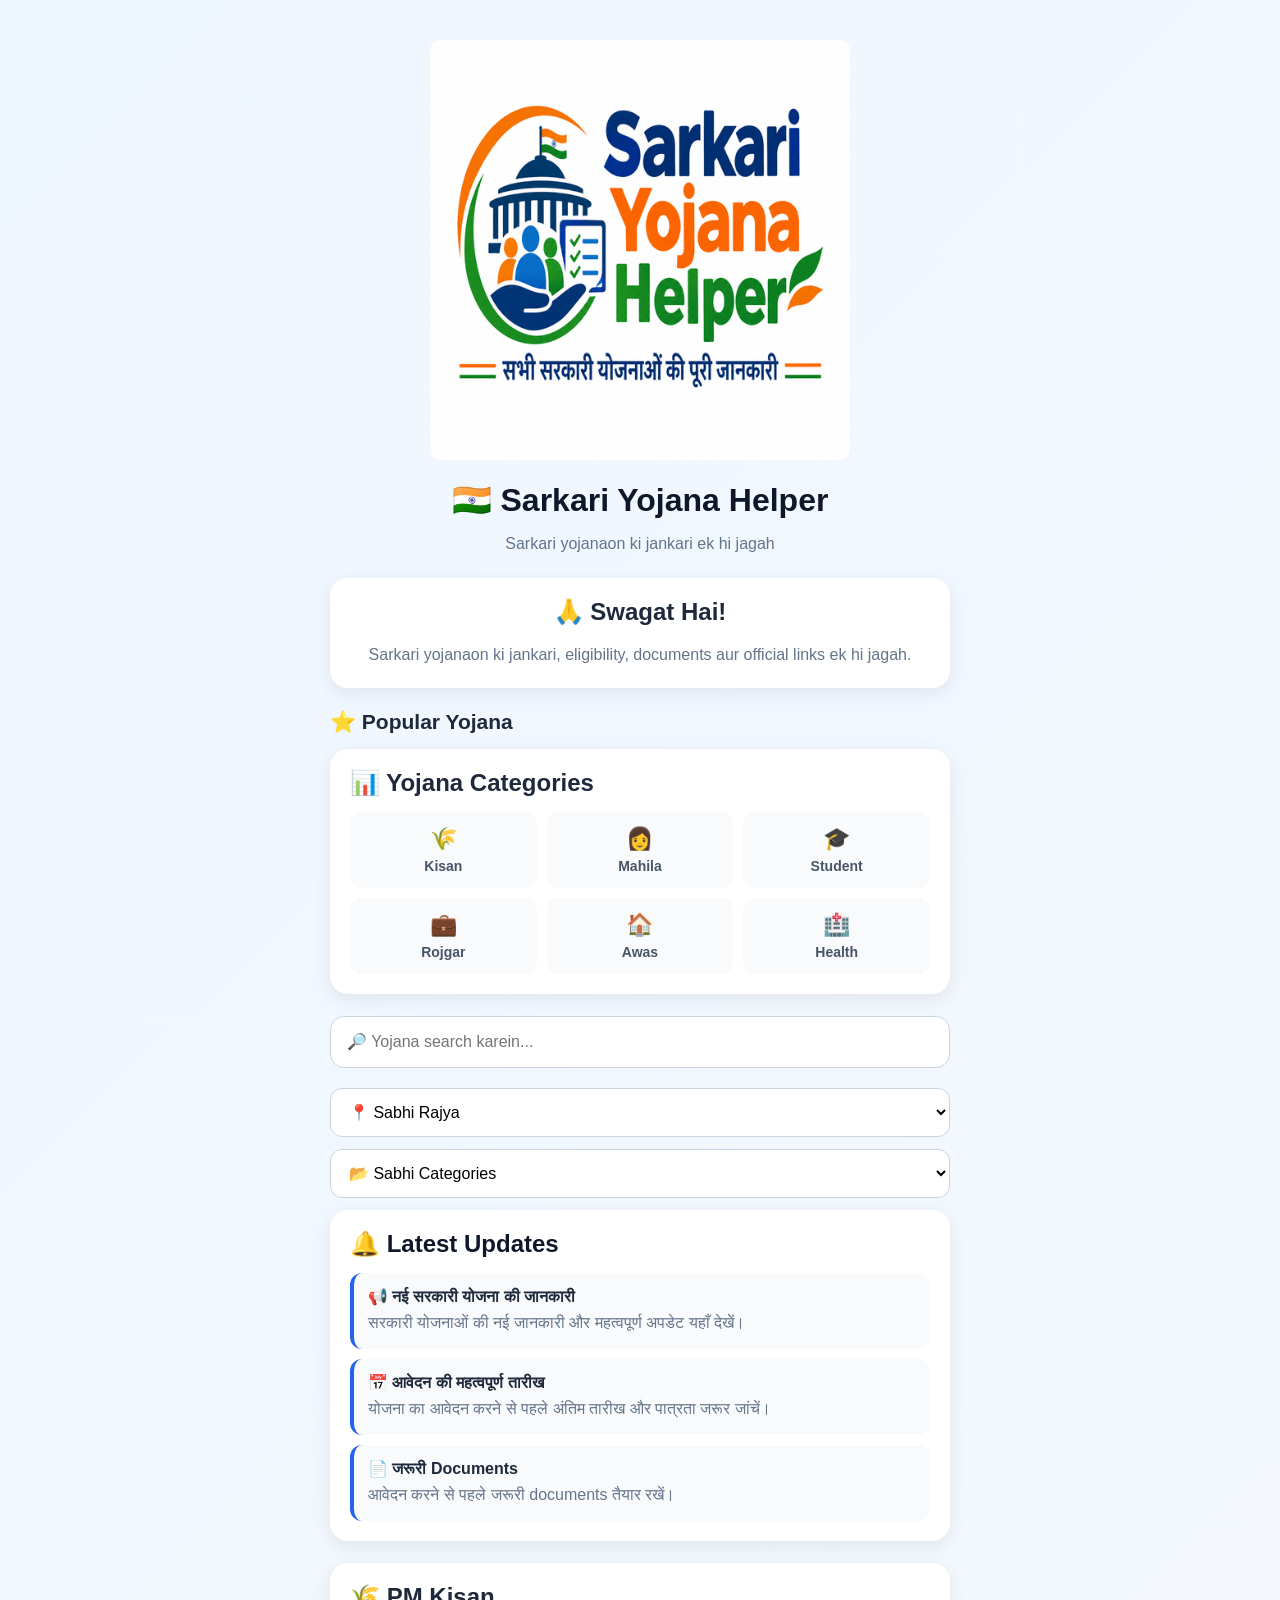
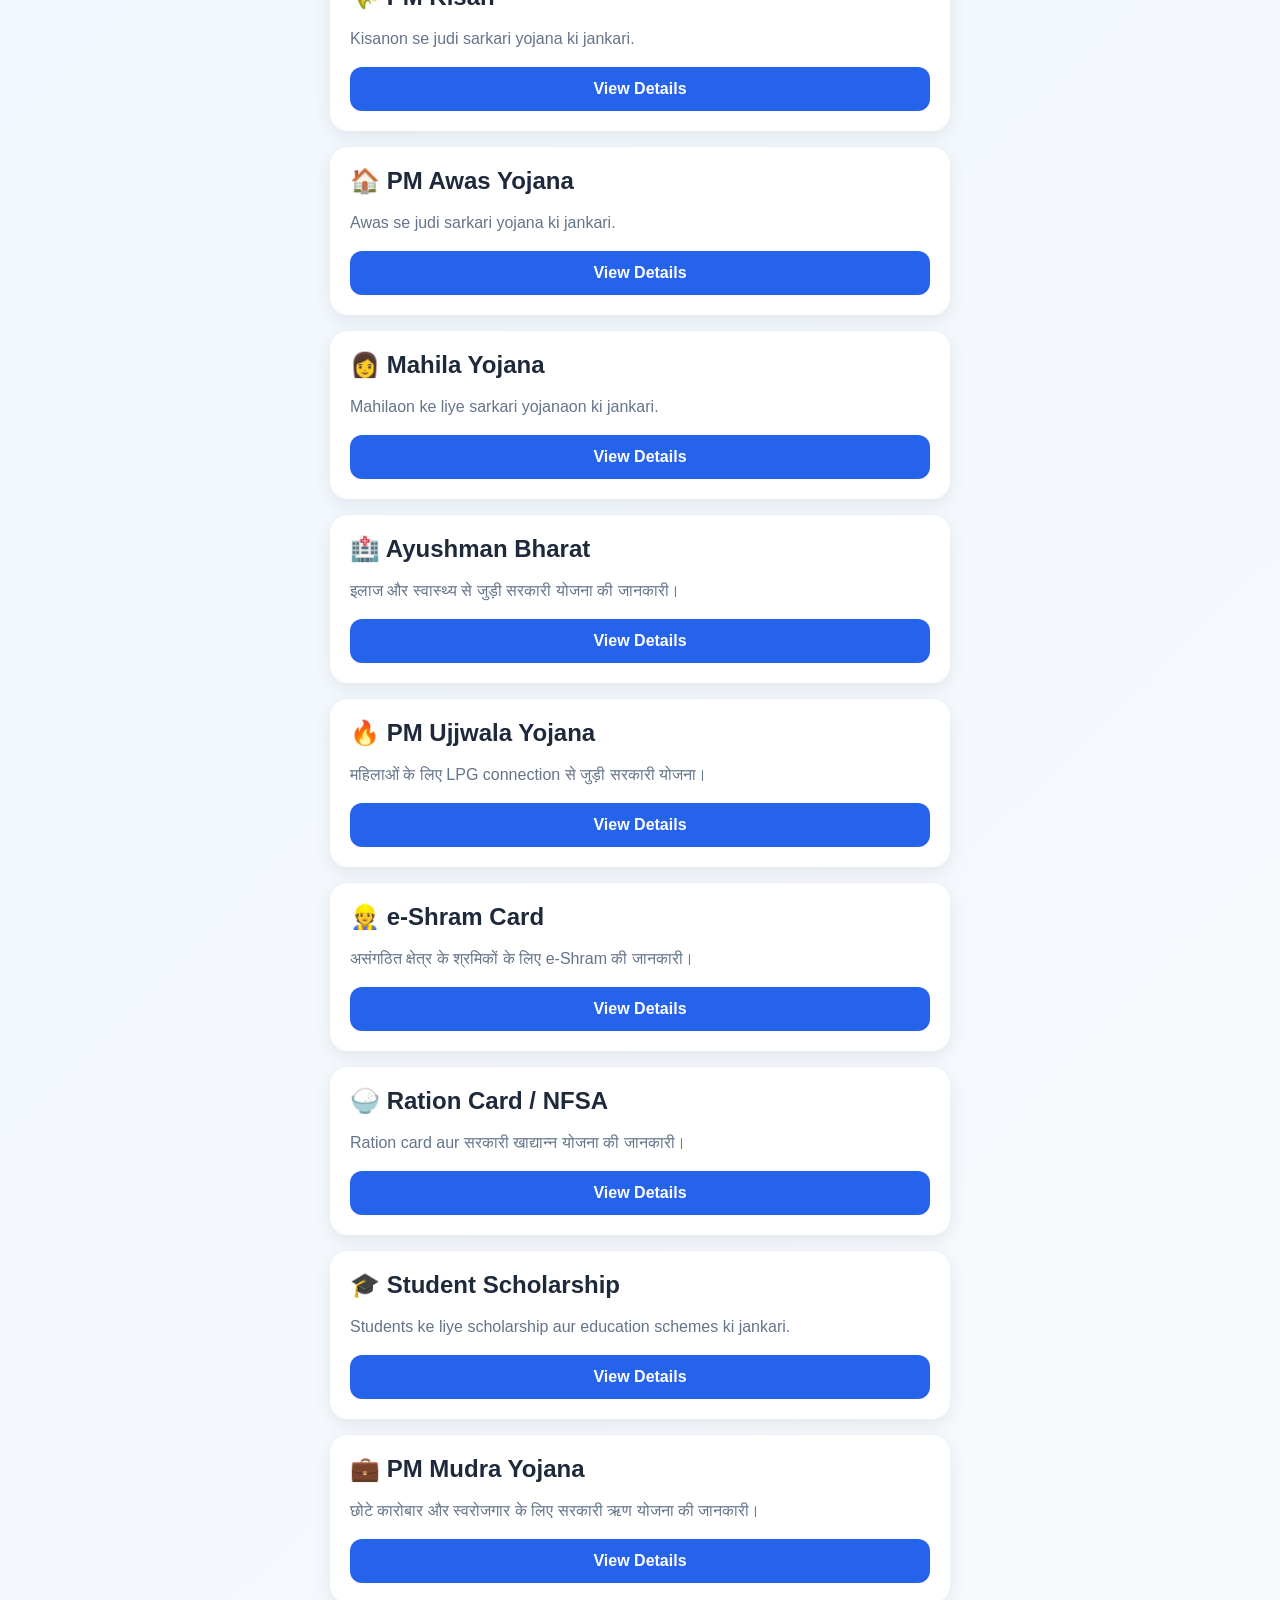
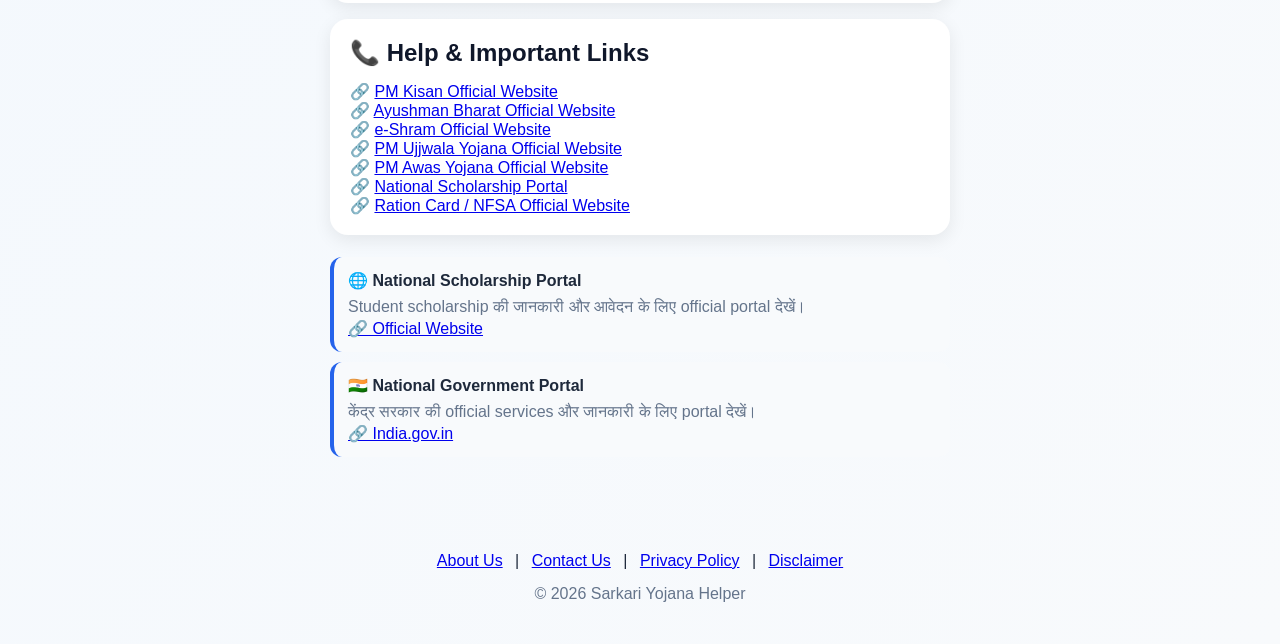
==== commit 94231300: "Add favicon link to index.html" ====
--- a/index.html
+++ b/index.html
@@ -1,5 +1,6 @@
  <!DOCTYPE html>
 <html lang="hi">
+ <link rel="icon" type="image/png" href="favicon.png">
 <head>
   <meta charset="UTF-8">
   <meta name="viewport" content="width=device-width, initial-scale=1.0">
--- a/style.css
+++ b/style.css
@@ -282,3 +282,16 @@
 .apply-btn:hover {
   background: #15803d;
 }
+.site-logo {
+  text-align: center;
+  margin: 15px auto;
+}
+
+.site-logo img {
+  display: block;
+  width: 100%;
+  max-width: 420px;
+  height: auto;
+  margin: 0 auto;
+  border-radius: 10px;
+}
